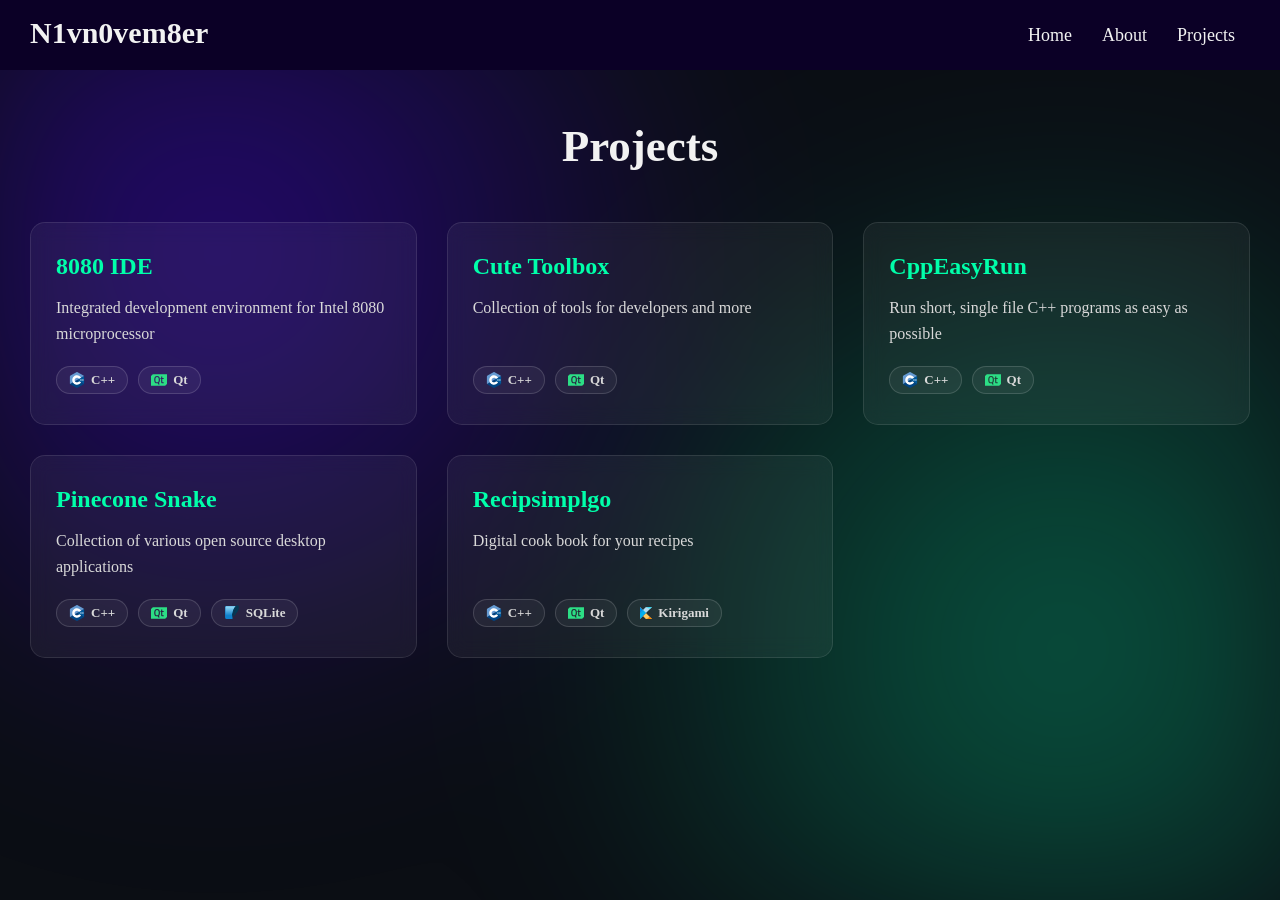
==== index.html @ f584ad90 "Added page for pinecone snake" ====
<!DOCTYPE html>
<html lang="en_US">
  <head>
    <meta charset="utf-8">
    <meta name="viewport" content="width=device-width, initial-scale=1.0">
    <link rel="stylesheet" href="https://cdnjs.cloudflare.com/ajax/libs/font-awesome/5.15.3/css/all.min.css">
    <link rel="stylesheet" href="/styles/styles.css">
    <link rel="stylesheet" href="/styles/navbar.css">
    <title></title>
  </head>
  <body>
  <main-navbar></main-navbar>
  <div class="projects-container">
    <h1 class="page-title">Projects</h1>

    <div class="projects-grid">
      <a href="/pages/8080ide-page.html" class="project-tile">
        <h3>8080 IDE</h3>
        <p>Integrated development environment for Intel 8080 microprocessor</p>
        <div class="tech-tags">
          <span class="tag">
            <img src="resources/ISO_C++_Logo.svg" width="16px" height="16px">
            C++
          </span>
          <span class="tag">
          <img src="resources/Qt_logo_neon_2022.svg" width="16px" height="16px">
          Qt
          </span>
        </div>
      </a>

      <a href="/pages/cutetoolbox-page.html" class="project-tile">
        <h3>Cute Toolbox</h3>
        <p>Collection of tools for developers and more</p>
        <div class="tech-tags">
          <span class="tag">
            <img src="resources/ISO_C++_Logo.svg" width="16px" height="16px">
            C++
          </span>
          <span class="tag">
          <img src="resources/Qt_logo_neon_2022.svg" width="16px" height="16px">
          Qt
          </span>
        </div>
      </a>

      <a href="" class="project-tile">
        <h3>CppEasyRun</h3>
        <p>Run short, single file C++ programs as easy as possible</p>
        <div class="tech-tags">
          <span class="tag">
            <img src="resources/ISO_C++_Logo.svg" width="16px" height="16px">
            C++
          </span>
          <span class="tag">
          <img src="resources/Qt_logo_neon_2022.svg" width="16px" height="16px">
          Qt
          </span>
        </div>
      </a>

      <a href="/pages/pineconesnake-page.html" class="project-tile">
        <h3>Pinecone Snake</h3>
        <p>Collection of various open source desktop applications</p>
        <div class="tech-tags">
          <span class="tag">
            <img src="/resources/ISO_C++_Logo.svg" width="16px" height="16px">
            C++
          </span>
          <span class="tag">
          <img src="/resources/Qt_logo_neon_2022.svg" width="16px" height="16px">
          Qt
          </span>
          <span class="tag">
            <img src="/resources/Sqlite-square-icon.svg" width="16px" height="16px">
            SQLite
          </span>
        </div>
      </a>
      <a href="" class="project-tile">
        <h3>Recipsimplgo</h3>
        <p>Digital cook book for your recipes</p>
        <div class="tech-tags">
          <span class="tag">
            <img src="/resources/ISO_C++_Logo.svg" width="16px" height="16px">
            C++
          </span>
          <span class="tag">
          <img src="/resources/Qt_logo_neon_2022.svg" width="16px" height="16px">
          Qt
          </span>
          <span class="tag">
            <img src="/resources/kirigami.svg" width="12px" height="12px">
            Kirigami
          </span>
        </div>
      </a>
    </div>
  </div>
  <script src="/scripts/navbar.js"></script>
  </body>
</html>
---- styles/styles.css ----
*{
  margin: 0;
  padding: 0;
  box-sizing: border-box;
}

body {
  margin: 0;
  padding: 0;
  min-height: 100vh;
  background-color: #0b0e14;
  overflow-x: hidden;
  position: relative;
}

body::before {
  content: "";
  position: fixed;
  top: 0; left: 0; right: 0; bottom: 0;
  z-index: -1;
  background:
    radial-gradient(circle at 20% 30%, rgba(76, 0, 255, 0.4), transparent 40%),
    radial-gradient(circle at 80% 70%, rgba(0, 255, 170, 0.3), transparent 40%);
  filter: blur(80px);
  transform: scale(1.1);
}

.projects-container {
  padding: 120px 30px 50px;
  max-width: 1300px;
  margin: 0 auto;
  text-align: center;
}

.page-title {
  color: #f2f2f2;
  font-size: 45px;
  font-weight: 600;
  margin-bottom: 50px;
}

.projects-grid {
  display: grid;
  grid-template-columns: repeat(auto-fit, minmax(300px, 1fr));
  gap: 30px;
}

.project-tile {
  background: rgba(255, 255, 255, 0.05);
  backdrop-filter: blur(10px);
  border: 1px solid rgba(255, 255, 255, 0.1);
  border-radius: 15px;
  padding: 30px 25px;
  text-decoration: none;
  color: #f2f2f2;
  text-align: left;
  transition: transform 0.3s ease, background 0.3s ease, box-shadow 0.3s ease;
  display: flex;
  flex-direction: column;
}

.project-tile:hover {
  transform: translateY(-8px);
  background: rgba(255, 255, 255, 0.1);
  box-shadow: 0 10px 25px rgba(0, 0, 0, 0.3);
}

.project-tile h3 {
  font-size: 24px;
  margin-bottom: 15px;
  color: #00ffaa;
}

.project-tile p {
  font-size: 16px;
  line-height: 1.6;
  color: #d9d9d9;
}

@media screen and (max-width: 768px) {
  .projects-grid {
    grid-template-columns: 1fr;
  }

  .page-title {
    font-size: 35px;
    margin-bottom: 30px;
  }
}

.tech-tags {
  display: flex;
  flex-wrap: wrap;
  gap: 10px;
  margin-top: auto;
  padding-top: 20px;
}

.tag {
  display: inline-flex;
  align-items: center;
  gap: 6px;
  padding: 5px 12px;
  border-radius: 20px;
  font-size: 13px;
  font-weight: 600;
  color: #d9d9d9;
  background: rgba(255, 255, 255, 0.05);
  border: 1px solid rgba(255, 255, 255, 0.15);
  transition: all 0.3s ease;
}

.project-tile:hover .tag {
  border-color: rgba(255, 255, 255, 0.3);
}

.about-wrapper {
    display: grid;
    grid-template-columns: 2fr;
    gap: 30px;
    text-align: left;
}

.about-main {
    height: 100%;
}

.about-content p {
    margin-bottom: 20px;
}

.social-links {
    margin-top: 30px;
    display: flex;
    gap: 15px;
    flex-wrap: wrap;
}

.social-links .tag {
    padding: 10px 20px;
    background: rgba(0, 255, 170, 0.1);
    border-color: rgba(0, 255, 170, 0.2);
    color: #00ffaa;
    text-decoration: none;
}

.social-links .tag:hover {
    background: rgba(0, 255, 170, 0.2);
    transform: scale(1.05);
}

@media screen and (max-width: 992px) {
    .about-wrapper {
        grid-template-columns: 1fr;
    }

    .about-sidebar {
        display: grid;
        grid-template-columns: 1fr 1fr;
        gap: 30px;
    }
    .project-detail-grid {
        grid-template-columns: 1fr;
    }

}

@media screen and (max-width: 600px) {
    .about-sidebar {
        grid-template-columns: 1fr;
    }
}

.back-nav {
    text-align: left;
    margin-bottom: 20px;
}

.back-link {
    color: #d9d9d9;
    text-decoration: none;
    font-size: 14px;
    transition: color 0.3s ease;
}

.back-link:hover {
    color: #00ffaa;
}

.project-detail-grid {
    display: grid;
    grid-template-columns: 2fr;
    gap: 30px;
    text-align: left;
}

.project-hero-image {
    height: 350px;
    display: flex;
    align-items: center;
    justify-content: center;
    background: rgba(255, 255, 255, 0.03);
    margin-bottom: 30px;
}

.image-placeholder {
    color: rgba(255, 255, 255, 0.2);
    text-align: center;
}

.detail-section {
    margin-bottom: 30px;
}

.features-list {
    list-style: none;
    padding: 0;
}

.features-list li {
    margin-bottom: 12px;
    color: #d9d9d9;
    display: flex;
    align-items: center;
    gap: 12px;
}

.features-list i {
    color: #00ffaa;
    font-size: 14px;
}

.action-buttons {
    display: flex;
    flex-direction: column;
    gap: 12px;
}

.action-tag {
    justify-content: center;
    padding: 12px !important;
    text-decoration: none;
    width: 100%;
}

.action-tag.primary {
    background: rgba(0, 255, 170, 0.1);
    border-color: rgba(0, 255, 170, 0.4);
    color: #00ffaa;
}

.action-tag.primary:hover {
    background: rgba(0, 255, 170, 0.2);
    box-shadow: 0 0 15px rgba(0, 255, 170, 0.2);
}

.info-item {
    display: flex;
    justify-content: space-between;
    margin-bottom: 10px;
    font-size: 15px;
}

.info-item .label {
    color: #888;
}

.info-item .value {
    color: #f2f2f2;
    font-weight: 500;
}
---- styles/navbar.css ----
nav{
  position: fixed;
  z-index: 99;
  width: 100%;

  background: #0b0026;
}
nav .wrapper{
  position: relative;
  max-width: 1300px;
  padding: 0px 30px;
  height: 70px;
  line-height: 70px;
  margin: auto;
  display: flex;
  align-items: center;
  justify-content: space-between;
}
.wrapper .logo a{
  color: #f2f2f2;
  font-size: 30px;
  font-weight: 600;
  text-decoration: none;
}
.wrapper .nav-links{
  display: inline-flex;
}
.nav-links li{
  list-style: none;
}
.nav-links li a{
  color: #f2f2f2;
  text-decoration: none;
  font-size: 18px;
  font-weight: 500;
  padding: 9px 15px;
  border-radius: 5px;
  transition: all 0.3s ease;
}
.nav-links li a:hover{
  background: #002c62;
}
.nav-links .mobile-item{
  display: none;
}
.nav-links .drop-menu{
  position: absolute;
  background: #0b0026;
  width: 180px;
  line-height: 45px;
  top: 85px;
  opacity: 0;
  visibility: hidden;
  box-shadow: 0 6px 10px rgba(0,0,0,0.15);
}
.nav-links li:hover .drop-menu,
.nav-links li:hover .mega-box{
  transition: all 0.3s ease;
  top: 70px;
  opacity: 1;
  visibility: visible;
}
.drop-menu li a{
  width: 100%;
  display: block;
  padding: 0 0 0 15px;
  font-weight: 400;
  border-radius: 0px;
}
.mega-box{
  position: absolute;
  left: 0;
  width: 100%;
  padding: 0 30px;
  top: 85px;
  opacity: 0;
  visibility: hidden;
}
.mega-box .content{
  background: #0b0026;
  padding: 25px 20px;
  display: flex;
  width: 100%;
  justify-content: space-between;
  box-shadow: 0 6px 10px rgba(0,0,0,0.15);
}
.mega-box .content .row{
  width: calc(33.3% - 40px);
  line-height: 45px;
}
.content .row img{
  width: 100%;
  height: 100%;
  object-fit: cover;
}
.content .row header{
  color: #f2f2f2;
  font-size: 20px;
  font-weight: 500;
}
.content .row .mega-links{
  margin-left: -15px;
  margin-right: -20px;
  border-left: 1px solid rgba(255,255,255,0.09);
}
.row .mega-links li{
  padding: 0 20px;
}
.row .mega-links li a{
  padding: 0px;
  padding: 0 20px;
  color: #d9d9d9;
  font-size: 17px;
  display: block;
}
.row .mega-links li a:hover{
  color: #f2f2f2;
}
.wrapper .btn{
  color: #fff;
  font-size: 20px;
  cursor: pointer;
  display: none;
}
.wrapper .btn.close-btn{
  position: absolute;
  right: 30px;
  top: 10px;
}

@media screen and (max-width: 970px) {
  .wrapper .btn{
    display: block;
  }
  .wrapper .nav-links{
    position: fixed;
    height: 100vh;
    width: 100%;
    max-width: 350px;
    top: 0;
    left: -100%;
    background: #0b0026;
    display: block;
    padding: 50px 10px;
    line-height: 50px;
    overflow-y: auto;
    box-shadow: 0px 15px 15px rgba(0,0,0,0.18);
    transition: all 0.3s ease;
  }
  /* custom scroll bar */
  ::-webkit-scrollbar {
    width: 10px;
  }
  ::-webkit-scrollbar-track {
    background: #242526;
  }
  ::-webkit-scrollbar-thumb {
    background: #3A3B3C;
  }
  #menu-btn:checked ~ .nav-links{
    left: 0%;
  }
  #menu-btn:checked ~ .btn.menu-btn{
    display: none;
  }
  #close-btn:checked ~ .btn.menu-btn{
    display: block;
  }
  .nav-links li{
    margin: 15px 10px;
  }
  .nav-links li a{
    padding: 0 20px;
    display: block;
    font-size: 20px;
  }
  .nav-links .drop-menu{
    position: static;
    opacity: 1;
    top: 65px;
    visibility: visible;
    padding-left: 20px;
    width: 100%;
    max-height: 0px;
    overflow: hidden;
    box-shadow: none;
    transition: all 0.3s ease;
  }
  #showDrop:checked ~ .drop-menu,
  #showMega:checked ~ .mega-box{
    max-height: 100%;
  }
  .nav-links .desktop-item{
    display: none;
  }
  .nav-links .mobile-item{
    display: block;
    color: #f2f2f2;
    font-size: 20px;
    font-weight: 500;
    padding-left: 20px;
    cursor: pointer;
    border-radius: 5px;
    transition: all 0.3s ease;
  }
  .nav-links .mobile-item:hover{
    background: #002c62;
  }
  .drop-menu li{
    margin: 0;
  }
  .drop-menu li a{
    border-radius: 5px;
    font-size: 18px;
  }
  .mega-box{
    position: static;
    top: 65px;
    opacity: 1;
    visibility: visible;
    padding: 0 20px;
    max-height: 0px;
    overflow: hidden;
    transition: all 0.3s ease;
  }
  .mega-box .content{
    box-shadow: none;
    flex-direction: column;
    padding: 20px 20px 0 20px;
  }
  .mega-box .content .row{
    width: 100%;
    margin-bottom: 15px;
    border-top: 1px solid rgba(255,255,255,0.08);
  }
  .mega-box .content .row:nth-child(1),
  .mega-box .content .row:nth-child(2){
    border-top: 0px;
  }
  .content .row .mega-links{
    border-left: 0px;
    padding-left: 15px;
  }
  .row .mega-links li{
    margin: 0;
  }
  .content .row header{
    font-size: 19px;
  }
}
nav input{
  display: none;
}
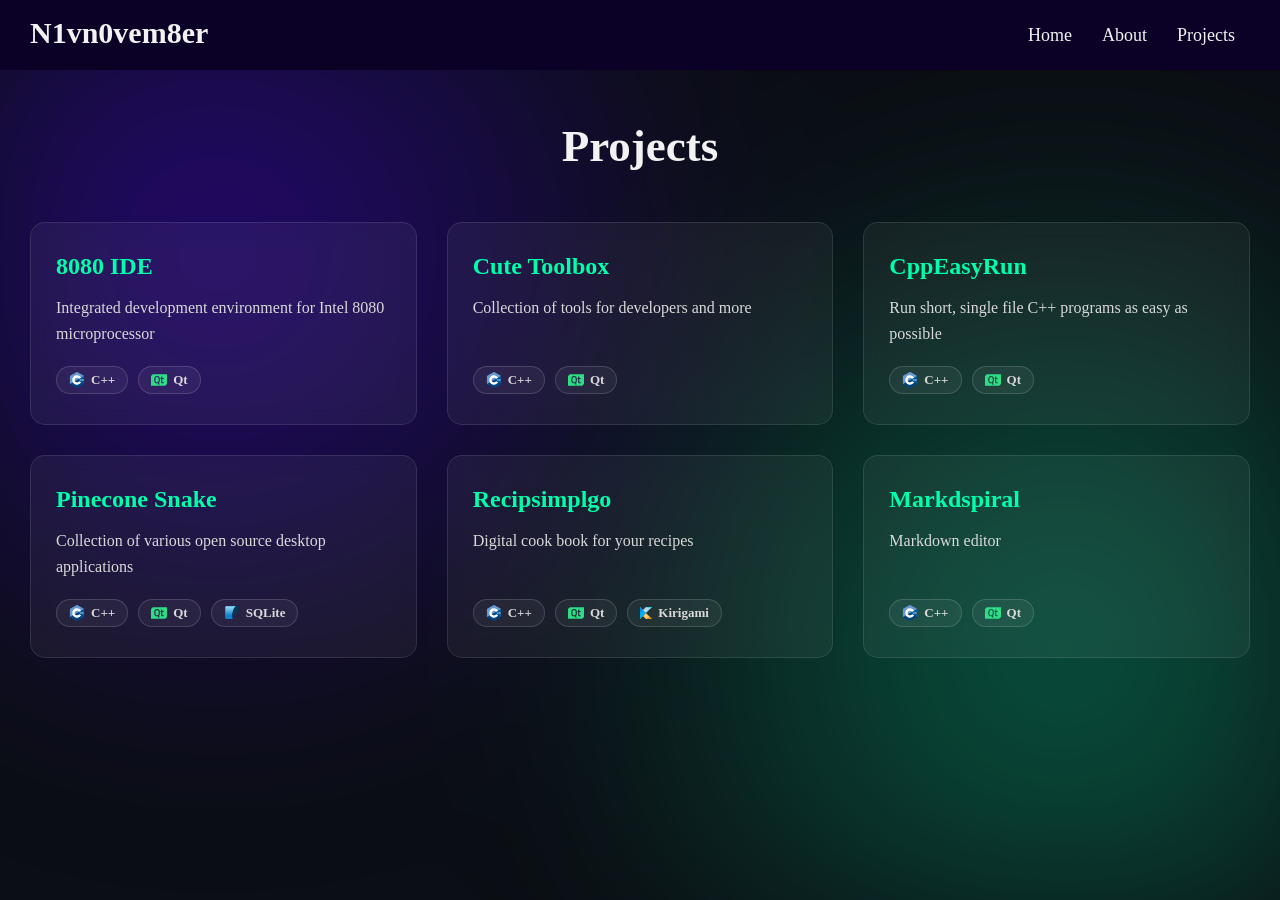
==== commit 67447f18: "Added tile for markdspiral" ====
--- a/index.html
+++ b/index.html
@@ -6,7 +6,7 @@
     <link rel="stylesheet" href="https://cdnjs.cloudflare.com/ajax/libs/font-awesome/5.15.3/css/all.min.css">
     <link rel="stylesheet" href="/styles/styles.css">
     <link rel="stylesheet" href="/styles/navbar.css">
-    <title></title>
+    <title>N1vn0vem8er</title>
   </head>
   <body>
   <main-navbar></main-navbar>
@@ -19,11 +19,11 @@
         <p>Integrated development environment for Intel 8080 microprocessor</p>
         <div class="tech-tags">
           <span class="tag">
-            <img src="resources/ISO_C++_Logo.svg" width="16px" height="16px">
+            <img src="/resources/icons/ISO_C++_Logo.svg" aria-hidden="true" width="16px" height="16px">
             C++
           </span>
           <span class="tag">
-          <img src="resources/Qt_logo_neon_2022.svg" width="16px" height="16px">
+          <img src="/resources/icons/Qt_logo_neon_2022.svg" aria-hidden="true" width="16px" height="16px">
           Qt
           </span>
         </div>
@@ -34,26 +34,26 @@
         <p>Collection of tools for developers and more</p>
         <div class="tech-tags">
           <span class="tag">
-            <img src="resources/ISO_C++_Logo.svg" width="16px" height="16px">
+            <img src="/resources/icons/ISO_C++_Logo.svg" aria-hidden="true" width="16px" height="16px">
             C++
           </span>
           <span class="tag">
-          <img src="resources/Qt_logo_neon_2022.svg" width="16px" height="16px">
+          <img src="/resources/icons/Qt_logo_neon_2022.svg" aria-hidden="true" width="16px" height="16px">
           Qt
           </span>
         </div>
       </a>
 
-      <a href="" class="project-tile">
+      <a href="/pages/cppeasyrun-page.html" class="project-tile">
         <h3>CppEasyRun</h3>
         <p>Run short, single file C++ programs as easy as possible</p>
         <div class="tech-tags">
           <span class="tag">
-            <img src="resources/ISO_C++_Logo.svg" width="16px" height="16px">
+            <img src="/resources/icons/ISO_C++_Logo.svg" aria-hidden="true" width="16px" height="16px">
             C++
           </span>
           <span class="tag">
-          <img src="resources/Qt_logo_neon_2022.svg" width="16px" height="16px">
+          <img src="/resources/icons/Qt_logo_neon_2022.svg" aria-hidden="true" width="16px" height="16px">
           Qt
           </span>
         </div>
@@ -64,34 +64,48 @@
         <p>Collection of various open source desktop applications</p>
         <div class="tech-tags">
           <span class="tag">
-            <img src="/resources/ISO_C++_Logo.svg" width="16px" height="16px">
+            <img src="/resources/icons/ISO_C++_Logo.svg" aria-hidden="true" width="16px" height="16px">
             C++
           </span>
           <span class="tag">
-          <img src="/resources/Qt_logo_neon_2022.svg" width="16px" height="16px">
+          <img src="/resources/icons/Qt_logo_neon_2022.svg" aria-hidden="true" width="16px" height="16px">
           Qt
           </span>
           <span class="tag">
-            <img src="/resources/Sqlite-square-icon.svg" width="16px" height="16px">
+            <img src="/resources/icons/Sqlite-square-icon.svg" title="SQLite logo" width="16px" height="16px">
             SQLite
           </span>
         </div>
       </a>
-      <a href="" class="project-tile">
+      <a href="/pages/recipsimplgo-page.html" class="project-tile">
         <h3>Recipsimplgo</h3>
         <p>Digital cook book for your recipes</p>
         <div class="tech-tags">
           <span class="tag">
-            <img src="/resources/ISO_C++_Logo.svg" width="16px" height="16px">
+            <img src="/resources/icons/ISO_C++_Logo.svg" aria-hidden="true" width="16px" height="16px">
             C++
           </span>
           <span class="tag">
-          <img src="/resources/Qt_logo_neon_2022.svg" width="16px" height="16px">
+          <img src="/resources/icons/Qt_logo_neon_2022.svg" aria-hidden="true" width="16px" height="16px">
           Qt
           </span>
           <span class="tag">
-            <img src="/resources/kirigami.svg" width="12px" height="12px">
+            <img src="/resources/icons/kirigami.svg" title="KDE Kirigami logo" width="12px" height="12px">
             Kirigami
+          </span>
+        </div>
+      </a>
+      <a href="/pages/markdspiral-page.html" class="project-tile">
+        <h3>Markdspiral</h3>
+        <p>Markdown editor</p>
+        <div class="tech-tags">
+          <span class="tag">
+            <img src="/resources/icons/ISO_C++_Logo.svg" aria-hidden="true" width="16px" height="16px">
+            C++
+          </span>
+          <span class="tag">
+          <img src="/resources/icons/Qt_logo_neon_2022.svg" aria-hidden="true" width="16px" height="16px">
+          Qt
           </span>
         </div>
       </a>
--- a/styles/styles.css
+++ b/styles/styles.css
@@ -195,12 +195,20 @@
 }
 
 .project-hero-image {
-    height: 350px;
     display: flex;
     align-items: center;
     justify-content: center;
     background: rgba(255, 255, 255, 0.03);
     margin-bottom: 30px;
+    overflow: hidden;
+    padding: 5px;
+}
+
+.project-hero-image img {
+    width: 100%;
+    height: 100%;
+    object-fit: cover;
+    object-position: center;
 }
 
 .image-placeholder {
--- a/styles/navbar.css
+++ b/styles/navbar.css
@@ -54,7 +54,9 @@
   box-shadow: 0 6px 10px rgba(0,0,0,0.15);
 }
 .nav-links li:hover .drop-menu,
-.nav-links li:hover .mega-box{
+.nav-links li:focus-within .drop-menu,
+.nav-links li:hover .mega-box,
+.nav-links li:focus-within .mega-box {
   transition: all 0.3s ease;
   top: 70px;
   opacity: 1;
@@ -247,7 +249,20 @@
   .content .row header{
     font-size: 19px;
   }
-}
-nav input{
-  display: none;
-}
+  #menu-btn:focus-visible ~ .btn.menu-btn,
+  #close-btn:focus-visible ~ .nav-links .btn.close-btn,
+  #showMega:focus-visible + .mobile-item {
+    outline: 2px dashed #f2f2f2;
+    outline-offset: 4px;
+    border-radius: 5px;
+  }
+}
+nav input {
+  position: absolute;
+  opacity: 0;
+  width: 1px;
+  height: 1px;
+  overflow: hidden;
+  clip: rect(0, 0, 0, 0);
+  white-space: nowrap;
+}
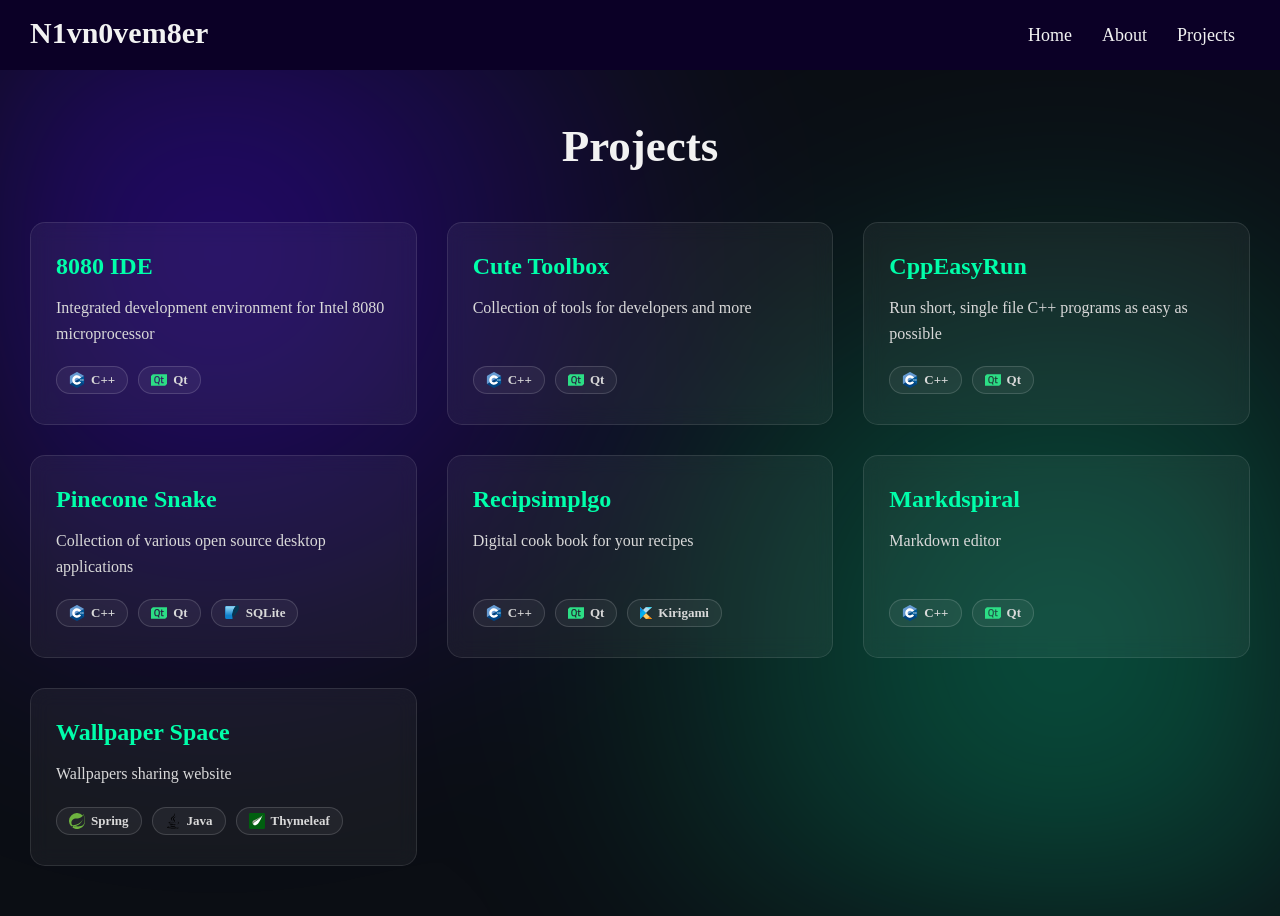
==== commit 9784a852: "Added wallpaper space links" ====
--- a/index.html
+++ b/index.html
@@ -109,6 +109,24 @@
           </span>
         </div>
       </a>
+      <a href="/pages/wallpaperspace-page.html" class="project-tile">
+        <h3>Wallpaper Space</h3>
+        <p>Wallpapers sharing website</p>
+        <div class="tech-tags">
+          <span class="tag">
+            <img src="/resources/icons/spring-icon.svg" aria-hidden="true" width="16px" height="16px">
+            Spring
+          </span>
+          <span class="tag">
+          <img src="/resources/icons/java-brands-solid.svg" aria-hidden="true" width="16px" height="16px">
+          Java
+          </span>
+          <span class="tag">
+          <img src="/resources/icons/thymeleaf.svg" aria-hidden="true" width="16px" height="16px">
+          Thymeleaf
+          </span>
+        </div>
+      </a>
     </div>
   </div>
   <script src="/scripts/navbar.js"></script>
